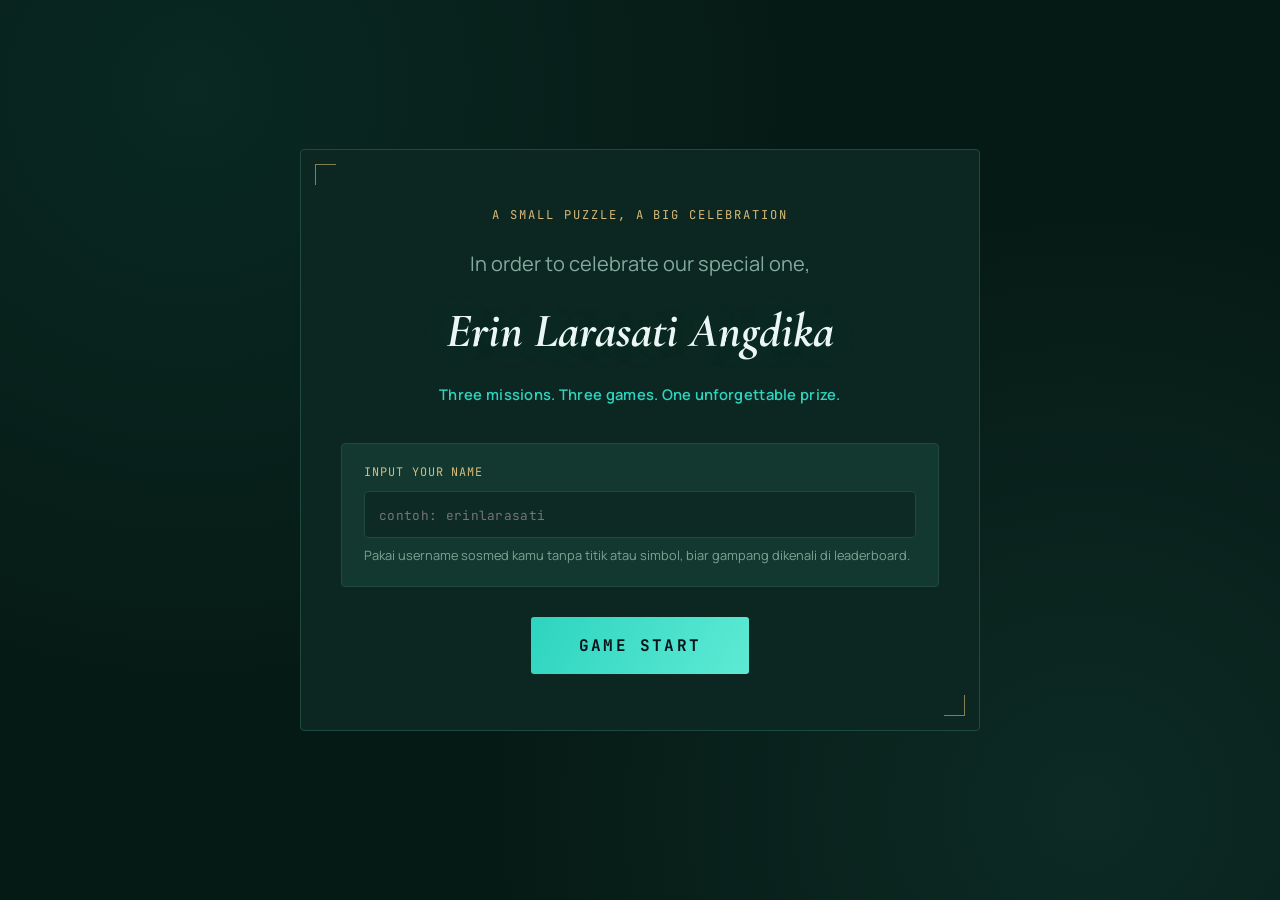
==== index.html @ 6e38e9a8 "Add files via upload" ====
<!DOCTYPE html>
<html lang="id">
<head>
<meta charset="UTF-8">
<meta name="viewport" content="width=device-width, initial-scale=1.0">
<script src="config.js"></script>
<title>For Erin — Start</title>
<link rel="preconnect" href="https://fonts.googleapis.com">
<link href="https://fonts.googleapis.com/css2?family=Cormorant+Garamond:ital,wght@0,500;0,600;0,700;1,500&family=Manrope:wght@400;500;600;700;800&family=JetBrains+Mono:wght@500;700&display=swap" rel="stylesheet">
<style>
  :root{
    --bg: #061a15;
    --bg-panel: #0c2721;
    --bg-card: #123830;
    --bg-tile: #0d2a24;
    --border: #1e4a3f;
    --border-soft: #17392f;
    --teal: #2dd4bf;
    --emerald: #34d399;
    --cyan: #5eead4;
    --ink: #eaf6f3;
    --ink-dim: #83ab9d;
    --ink-faint: #7ca493;
    --gold: #d8b979;
    --glow: 0 0 40px rgba(45, 212, 191, 0.15);
  }
  *{box-sizing:border-box; margin:0; padding:0;}
  body{
    background:
      radial-gradient(circle at 15% 10%, rgba(45,212,191,0.08), transparent 45%),
      radial-gradient(circle at 85% 90%, rgba(94,234,212,0.08), transparent 45%),
      var(--bg);
    color: var(--ink); font-family: 'Manrope', sans-serif; min-height: 100vh; line-height: 1.5;
  }
  .screen{ min-height: 100vh; display: none; flex-direction: column; align-items: center; justify-content: center; padding: 40px 20px 60px; }
  .screen.active{ display: flex; }
  h1, h2{ font-family: 'Cormorant Garamond', serif; font-weight: 600; letter-spacing: 0.01em; }

  /* ---------- Opening ---------- */
  .opening-wrap{
    max-width: min(680px, 92vw); width: 100%; text-align: center; position: relative;
    background: var(--bg-panel); border: 1px solid var(--border); border-radius: 4px; padding: 56px 40px;
  }
  .opening-wrap::before, .opening-wrap::after{
    content: ""; position: absolute; width: 20px; height: 20px; border: 1.5px solid var(--gold); opacity: 0.6;
  }
  .opening-wrap::before{ top: 14px; left: 14px; border-right: none; border-bottom: none; }
  .opening-wrap::after{ bottom: 14px; right: 14px; border-left: none; border-top: none; }
  .opening-kicker{
    font-family: 'JetBrains Mono', monospace; font-size: 0.76rem; letter-spacing: 0.16em; color: var(--gold);
    text-transform: uppercase; margin-bottom: 22px; opacity: 0; animation: fadeUp 0.7s ease forwards;
  }
  .opening-line{ color: var(--ink-dim); font-size: clamp(1rem, 2.6vw, 1.25rem); line-height: 1.7; margin-bottom: 6px; opacity: 0; animation: fadeUp 0.7s ease forwards 0.15s; }
  .opening-name{
    font-family: 'Cormorant Garamond', serif; font-style: italic; font-weight: 700; font-size: clamp(2rem, 6vw, 3rem);
    color: var(--ink); text-shadow: var(--glow); margin: 14px 0 16px; opacity: 0; animation: fadeUp 0.7s ease forwards 0.3s;
  }
  .opening-tagline{
    color: var(--teal); font-size: 0.92rem; font-weight: 600; letter-spacing: 0.02em; margin-bottom: 38px;
    opacity: 0; animation: fadeUp 0.7s ease forwards 0.45s;
  }
  .game-start-btn{
    font-family: 'JetBrains Mono', monospace; font-weight: 700; font-size: 1rem; letter-spacing: 0.14em;
    background: linear-gradient(120deg, var(--teal), var(--cyan)); color: #04141a; border: none; border-radius: 3px;
    padding: 18px 48px; cursor: pointer; transition: transform 0.15s ease, box-shadow 0.15s ease;
    opacity: 0; animation: fadeUp 0.7s ease forwards 0.6s;
  }
  .game-start-btn:hover{ transform: translateY(-2px); box-shadow: 0 10px 34px rgba(45,212,191,0.3); }
  .game-start-btn:active{ transform: scale(0.97); }
  @keyframes fadeUp{ from{ opacity:0; transform: translateY(10px); } to{ opacity:1; transform: translateY(0); } }

  .stage-shortcuts{
    margin-top: 26px; display:flex; gap: 8px; justify-content:center; flex-wrap:wrap;
    opacity: 0; animation: fadeUp 0.7s ease forwards 0.8s;
  }
  .stage-shortcut{
    font-family: 'JetBrains Mono', monospace; font-size: 0.7rem; letter-spacing: 0.06em; color: var(--ink-faint);
    text-decoration: none; border: 1px solid var(--border-soft); border-radius: 20px; padding: 6px 14px;
    transition: border-color 0.15s ease, color 0.15s ease;
  }
  .stage-shortcut:hover{ border-color: var(--teal); color: var(--teal); }

  /* ---------- Stage select ---------- */
  .select-wrap{ max-width: min(1040px, 94vw); width: 100%; text-align: center; }
  .eyebrow-mark{
    display: inline-flex; align-items: center; gap: 10px; color: var(--gold);
    font-size: 0.8rem; letter-spacing: 0.14em; margin-bottom: 18px;
  }
  .eyebrow-mark::before, .eyebrow-mark::after{ content: ""; width: 28px; height: 1px; background: linear-gradient(90deg, transparent, var(--gold)); }
  .eyebrow-mark::after{ background: linear-gradient(90deg, var(--gold), transparent); }
  .select-title{ font-size: clamp(1.8rem, 5vw, 2.6rem); color: var(--ink); }
  .select-sub{ margin-top: 10px; color: var(--ink-faint); font-size: 0.92rem; }

  .stage-grid{ margin-top: 36px; display:grid; grid-template-columns: repeat(auto-fit, minmax(220px, 1fr)); gap: 16px; }
  .stage-card{
    position: relative; display:block; text-decoration:none; background: var(--bg-panel); border:1px solid var(--border);
    border-radius: 10px; padding: 24px 20px; text-align:left; transition: transform 0.15s ease, border-color 0.15s ease;
  }
  .stage-card:hover{ transform: translateY(-3px); border-color: var(--teal); }
  .stage-num{ font-family:'JetBrains Mono', monospace; font-size: 0.72rem; letter-spacing:0.1em; color: var(--gold); }
  .stage-title{ font-family:'Cormorant Garamond', serif; font-weight:700; font-size: 1.35rem; color: var(--ink); margin-top: 8px; }
  .stage-blurb{ margin-top: 8px; color: var(--ink-faint); font-size: 0.82rem; line-height: 1.5; }
  .stage-check{
    position:absolute; top:16px; right:16px; width:18px; height:18px; border-radius:50%;
    border:1px solid var(--border-soft); font-size: 0.64rem; display:flex; align-items:center; justify-content:center;
    color: var(--ink-faint);
  }
  .stage-check.done{ border-color: var(--emerald); color: var(--emerald); background: rgba(52,211,153,0.08); }
  .stage-hint{
    margin-top: 12px; font-size: 0.74rem; color: var(--ink-faint); font-family:'JetBrains Mono', monospace;
    border-top: 1px solid var(--border-soft); padding-top: 10px;
  }

  .username-box{ margin-top: 30px; margin-bottom: 30px; text-align: left; background: var(--bg-card); border: 1px solid var(--border); border-radius: 4px; padding: 20px 22px; }
  .username-label{ display:block; font-family: 'JetBrains Mono', monospace; font-size: 0.74rem; letter-spacing: 0.08em; color: var(--gold); margin-bottom: 10px; text-transform: uppercase; }
  .username-input{ width: 100%; background: var(--bg-tile); border: 1px solid var(--border); border-radius: 4px; padding: 12px 14px; color: var(--ink); font-family: 'JetBrains Mono', monospace; font-size: 1rem; letter-spacing: 0.02em; }
  .username-hint{ margin-top: 8px; color: var(--ink-faint); font-size: 0.8rem; line-height: 1.5; }
  .username-feedback{ margin-top: 8px; font-size: 0.82rem; display:none; }
  .username-feedback.show{ display:block; }
  .username-feedback.warn{ color: var(--struck, #e8827a); }
  .username-feedback.ok{ color: var(--emerald); }
  @keyframes shakeX{10%,90%{transform:translateX(-1px);}20%,80%{transform:translateX(2px);}30%,50%,70%{transform:translateX(-4px);}40%,60%{transform:translateX(4px);}}

  .hub-group{ margin-top: 44px; text-align: left; }
  .hub-group:first-of-type{ margin-top: 36px; }
  .hub-head{ display:flex; align-items:baseline; gap:14px; flex-wrap:wrap; border-bottom:1px solid var(--border-soft); padding-bottom:10px; }
  .hub-label{ font-family:'JetBrains Mono', monospace; font-size:0.78rem; letter-spacing:0.16em; color:var(--gold); }
  .hub-note{ color: var(--ink-faint); font-size: 0.82rem; }
  .hub-group .stage-grid{ margin-top: 16px; }
  .stage-card.locked{ cursor: not-allowed; opacity: 0.62; border-style: dashed; }
  .stage-card.locked:hover{ transform:none; border-color: var(--border); }
  .stage-lock{ margin-top: 12px; font-size: 0.76rem; color: var(--gold); font-family:'JetBrains Mono', monospace; border-top:1px solid var(--border-soft); padding-top:10px; line-height:1.55; }
  @media (prefers-reduced-motion: reduce){ *,*::before,*::after{ animation-duration:.01ms !important; animation-iteration-count:1 !important; transition-duration:.01ms !important; scroll-behavior:auto !important; } }
  .stage-item{ position: relative; display: flex; }
  .stage-item .stage-card{ flex: 1; padding-bottom: 46px; }
  .stage-more{ position: absolute; right: 10px; bottom: 10px; width: 34px; height: 34px; border-radius: 50%; border: 1px solid var(--border); background: var(--bg-tile); color: var(--ink-dim); font-size: 1.1rem; cursor: pointer; line-height: 1; }
  .stage-more:hover, .stage-more:focus-visible{ border-color: var(--teal); color: var(--teal); outline: none; }
  .select-tip{ margin: 14px auto 0; max-width: 560px; color: var(--ink-dim); font-size: 0.84rem; }
  .stage-card.prize{ background: #11211e; border-color: #5b4d27; }
  .stage-card.prize:hover{ border-color: #e7c46f; }
  .stage-card.prize .stage-num{ color: #e7c46f; }
  .username-input::placeholder{ font-size: 0.8rem; }
</style>
</head>
<body>

  <!-- ================= OPENING SCREEN ================= -->
  <div class="screen active" id="screen-opening">
    <div class="opening-wrap">
      <div class="opening-kicker">A Small Puzzle, A Big Celebration</div>
      <p class="opening-line">In order to celebrate our special one,</p>
      <div class="opening-name">Erin Larasati Angdika</div>
      <p class="opening-tagline">Three missions. Three games. One unforgettable prize.</p>
      <div class="username-box" id="username-box" style="display:none;">
        <label class="username-label" for="username-input">Input your name</label>
        <input type="text" id="username-input" class="username-input" placeholder="contoh: erinlarasati" maxlength="20" autocomplete="off" autocapitalize="off" spellcheck="false">
        <div class="username-hint">Pakai username sosmed kamu tanpa titik atau simbol, biar gampang dikenali di leaderboard.</div>
        <div class="username-feedback" id="username-feedback"></div>
      </div>
      <button class="game-start-btn" onclick="handleGameStart()">GAME START</button>
    </div>
  </div>

  <!-- ================= STAGE SELECT SCREEN ================= -->
  <div class="screen" id="screen-select">
    <div class="select-wrap">
      <div class="eyebrow-mark">CHOOSE YOUR PATH</div>
      <h1 class="select-title">Tiga Misi, Tiga Game, Satu Hadiah</h1>
      <p class="select-sub">Urutan bebas. Selesaikan misi untuk mendapat kunci, mainkan game untuk membuka kode, lalu klaim Prize.</p>
      <p class="select-tip">Tip: buka tiap stage di tab baru (tombol &#8942; di kartu, atau klik kanan di laptop). Jadi catatan dari stage lain tetap bisa kamu cek tanpa mengulang dari awal.</p>
      <div id="hub"></div>
    </div>
  </div>

<script src="recovery.js"></script>
<script>
  const USERNAME_KEY = 'eg_username_v1';
  function isValidUsername(u){ return /^[a-z0-9]{3,20}$/.test(u); }
  function getStoredUsername(){ return localStorage.getItem(USERNAME_KEY); }
  function initUsernameField(){
    const box = document.getElementById('username-box');
    const stored = getStoredUsername();
    if (stored && isValidUsername(stored)){ box.style.display = 'none'; return; }
    box.style.display = 'block';
    const input = document.getElementById('username-input');
    input.addEventListener('input', () => { input.value = input.value.toLowerCase().replace(/[^a-z0-9]/g, ''); updateUsernameFeedback(); });
    updateUsernameFeedback();
  }
  function updateUsernameFeedback(){
    const box = document.getElementById('username-box');
    if (box.style.display === 'none') return;
    const input = document.getElementById('username-input');
    const fb = document.getElementById('username-feedback');
    const val = input.value.trim();
    const valid = isValidUsername(val);
    if (!val){ fb.textContent=''; fb.className='username-feedback'; }
    else if (!valid){ fb.textContent='Gunakan huruf kecil a-z dan angka 0-9, panjang 3-20 karakter, tanpa spasi atau simbol.'; fb.className='username-feedback show warn'; }
    else { fb.textContent='Nama siap dipakai ✓'; fb.className='username-feedback show ok'; }
  }
  function mgShake(selector){
    const el = document.querySelector(selector);
    if (!el) return;
    el.style.animation = 'none'; void el.offsetWidth; el.style.animation = 'shakeX 0.4s ease';
  }
  initUsernameField();

  function handleGameStart(){
    const usernameBox = document.getElementById('username-box');
    if (usernameBox.style.display !== 'none'){
      const input = document.getElementById('username-input');
      const val = input.value.trim();
      if (!isValidUsername(val)){ updateUsernameFeedback(); mgShake('#username-box'); return; }
      localStorage.setItem(USERNAME_KEY, val);
      usernameBox.style.display = 'none';
    }
    showScreen('screen-select');
  }

  function showScreen(id){
    document.querySelectorAll('.screen').forEach(s => s.classList.remove('active'));
    document.getElementById(id).classList.add('active');
    window.scrollTo(0,0);
    if (id === 'screen-select' && window.EgRecovery) setTimeout(() => EgRecovery.ensure(getStoredUsername()), 500);
  }

  // ====== HUB: daftar banner. Ubah teks/tanggal di sini. ======
  // openAt: tanggal buka (WIB). ready:false = belum dibuat ("soon").
  const HUB = [
    { label:'MISSIONS', note:'Selesaikan misi, dapatkan kuncinya.', items:[
      { num:'MISSION 01', title:'Portrait Atelier', blurb:'Pasang twibbon-mu dan bingkai satu kenangan untuk Erin.', href:'twibbon.html', doneKey:'eg_mission_twibbon_v1' },
      { num:'MISSION 02', title:'Letter Sanctum', blurb:'Tulis surat untuk Erin. Semua surat baru terbuka di akhir.', href:'letter.html', doneKey:'eg_mission_letter_v1' },
      { num:'MISSION 03', title:'Polaroid Parlor', blurb:'Photo booth dengan template spesial, hanya di hari-H.', href:'photobooth.html', openAt:EG_CONFIG.OPEN_AT.photobooth, doneKey:'eg_mission_photobooth_v1' },
    ]},
    { label:'GAMES', note:'Mainkan untuk membuka kode hadiah.', items:[
      { num:'GAME 01', title:'The Secret of the<br>Molecular Museum', blurb:'Deduksi & logic grid. Pecahkan kombinasi vault utama.', href:'molecular-museum.html', openAt:EG_CONFIG.OPEN_AT.game1, doneKey:'eg_game1_score_v1' },
      { num:'GAME 02', title:'Cerebral Hunt Arena', blurb:'Jawab soal logika, lalu susun anagram dari 60 kata bertema Erin.', href:'cerebral-hunt-arena.html', openAt:EG_CONFIG.OPEN_AT.game2, doneKey:'eg_game2_score_v1' },
      { num:'GAME 03', title:'Lexicon Vault', blurb:'Satu grid, 36 kunci. Semua tentang Erin.', href:'lexicon-vault.html', openAt:EG_CONFIG.OPEN_AT.game3, doneKey:'eg_game3_best_score_v1' },
    ]},
    { label:'PRIZE', note:'Kado untuk Erin menantimu.', items:[
      { num:'PRIZE', title:'Claim Your Prize', blurb:'Buka dua pintu: kunci dari 3 misi dan PIN dari 3 game.', href:'celebration-chamber.html', openAt:EG_CONFIG.OPEN_AT.prize, prize:true, doneKey:'eg_game4_done_v1', hint:'🔒 butuh kode Game 01–03 &amp; kunci 3 misi' },
    ]},
  ];

  // Mode testing dan jadwal buka diatur di config.js (TESTING_OPEN).
  const BYPASS = EG_CONFIG.TESTING_OPEN;
  function fmtWIB(iso){
    return new Date(iso).toLocaleString('en-GB', { day:'numeric', month:'long', year:'numeric', hour:'2-digit', minute:'2-digit', timeZone:'Asia/Jakarta' }) + ' WIB';
  }
  function lockInfo(it){
    const name = it.title.replace(/<br>/g,' ');
    if (it.ready === false) return name + ' can be accessed soon';   // halaman belum dibuat
    if (BYPASS) return null;
    if (it.openAt && Date.now() < new Date(it.openAt).getTime()) return name + ' can be accessed at ' + fmtWIB(it.openAt);
    return null;
  }
  function renderHub(){
    const root = document.getElementById('hub');
    root.innerHTML = HUB.map(g => `
      <section class="hub-group">
        <div class="hub-head"><span class="hub-label">${g.label}</span><span class="hub-note">${g.note}</span></div>
        <div class="stage-grid">${g.items.map(it => {
          const lock = lockInfo(it);
          const done = it.doneKey && localStorage.getItem(it.doneKey);
          const inner = `
            <span class="stage-check ${done ? 'done' : ''}">${done ? '✓' : '•'}</span>
            <div class="stage-num">${it.num}</div>
            <div class="stage-title">${it.title}</div>
            <div class="stage-blurb">${it.blurb}</div>
            ${lock ? `<div class="stage-lock">🔒 ${lock}</div>` : (it.hint ? `<div class="stage-hint">${it.hint}</div>` : '')}`;
          const cls = it.prize ? ' prize' : '';
          const card = lock ? `<div class="stage-card locked${cls}">${inner}</div>` : `<a class="stage-card${cls}" href="${it.href}">${inner}</a>`;
          const more = lock ? '' : `<button type="button" class="stage-more" aria-label="Buka di tab baru" title="Buka di tab baru" onclick="window.open('${it.href}','_blank','noopener')">&#8942;</button>`;
          return `<div class="stage-item">${card}${more}</div>`;
        }).join('')}</div>
      </section>`).join('');
  }
  renderHub();
  // Tautan kembali dari halaman misi/game: index.html#menu langsung ke daftar (kalau username sudah ada)
  if (location.hash === '#menu' && isValidUsername(getStoredUsername() || '')) showScreen('screen-select');
</script>
</body>
</html>
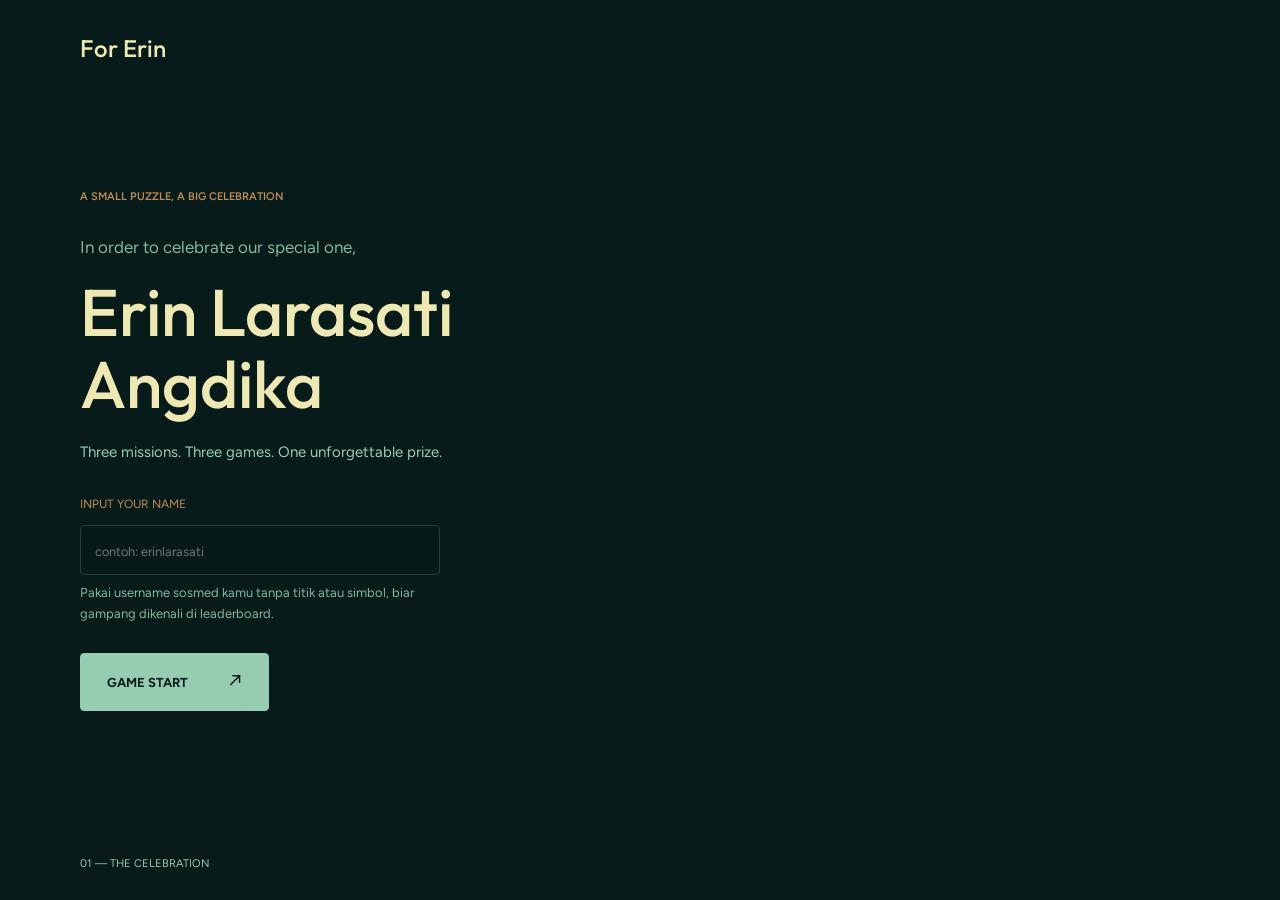
==== commit 419fcb15: "Add files via upload" ====
--- a/index.html
+++ b/index.html
@@ -141,6 +141,14 @@
   .stage-card.prize .stage-num{ color: #e7c46f; }
   .username-input::placeholder{ font-size: 0.8rem; }
 </style>
+
+<link href="https://fonts.googleapis.com/css2?family=Outfit:wght@400;500;600;700&family=Figtree:wght@400;500;600;700&display=swap" rel="stylesheet">
+<link rel="stylesheet" href="erin-theme.css">
+<meta name="description" content="For Erin — For Erin — Start. Misi, teka-teki, dan kenangan untuk merayakan Erin.">
+<meta property="og:title" content="For Erin · For Erin — Start">
+<meta property="og:description" content="For Erin — For Erin — Start. Misi, teka-teki, dan kenangan untuk merayakan Erin.">
+<meta property="og:type" content="website">
+<meta name="twitter:card" content="summary_large_image">
 </head>
 <body>
 
--- a/erin-theme.css
+++ b/erin-theme.css
@@ -0,0 +1,133 @@
+/* Visual layer only: gameplay DOM, scripts, date gates and Firebase rules are unchanged. */
+:root {
+  --background: oklch(0.206211 0.024954 195.391287);
+  --foreground: oklch(0.922628 0.070103 102.361870);
+  --surface: oklch(0.329307 0.033945 183.749237);
+  --surface-raised: color-mix(in oklch, var(--surface) 85%, var(--background));
+  --primary: oklch(0.802052 0.070377 161.272541);
+  --primary-foreground: var(--background);
+  --secondary: oklch(0.681659 0.098933 68.336873);
+  --botanical: oklch(0.605338 0.068711 163.036708);
+  --muted-foreground: color-mix(in oklch, var(--primary) 65%, var(--botanical));
+  --border-color: color-mix(in oklch, var(--primary) 23%, var(--background));
+  --focus-ring: var(--primary);
+  --error: oklch(0.73 0.135 24);
+  --shadow-soft: 0 12px 40px color-mix(in oklch, var(--background) 45%, transparent);
+  --bg: var(--background); --bg-panel: var(--surface-raised); --bg-card: var(--surface); --bg-tile: var(--background);
+  --panel: var(--surface-raised); --ink: var(--foreground); --dim: var(--muted-foreground); --faint: var(--muted-foreground);
+  --ink-dim: var(--muted-foreground); --ink-faint: var(--muted-foreground);
+  --border: var(--border-color); --border-soft: var(--border-color); --line: var(--border-color);
+  --teal: var(--primary); --teal-d: var(--primary); --teal-soft: var(--surface); --emerald: var(--primary); --cyan: var(--primary);
+  --gold: var(--secondary); --struck: var(--error); --glow: none;
+  --font-heading: 'Outfit', sans-serif; --font-body: 'Figtree', sans-serif;
+  --opening-image: url('assets/erin-still-life.jpg');
+  color-scheme: dark;
+}
+html { background: var(--background); }
+body { background: var(--background); font-family: var(--font-body); color: var(--foreground); }
+body * { letter-spacing: 0 !important; }
+h1,h2,h3,.display,.opening-name,.stage-title,.gift-title,.result-score-big { font-family: var(--font-heading) !important; font-style: normal; text-shadow: none; }
+button,input,select,.btn,.chip,.tab { font-family: var(--font-body) !important; }
+button { -webkit-tap-highlight-color: transparent; }
+button:focus-visible,a:focus-visible,input:focus-visible,textarea:focus-visible { outline: 2px solid var(--focus-ring); outline-offset: 4px; }
+button:disabled { cursor: not-allowed; }
+.btn,.game-start-btn { border-radius: 4px; min-height: 46px; box-shadow: none; }
+.btn-primary,.game-start-btn,.wrap .btn:not(.ghost) { background: var(--primary); color: var(--primary-foreground); border: 1px solid var(--primary); }
+.btn-primary:hover,.game-start-btn:hover,.wrap .btn:not(.ghost):not(:disabled):hover { background: var(--foreground); box-shadow: none; }
+.btn-secondary,.wrap .btn.ghost { background: transparent; border: 1px solid var(--border); color: var(--primary); }
+.wrap .btn.ghost:hover { background: var(--surface); }
+.eyebrow,.eyebrow-mark,.opening-kicker,.hub-label,.lbl,.stage-num { font-family: var(--font-body); font-weight: 600; }
+.eyebrow-mark::before,.eyebrow-mark::after { background: var(--secondary); }
+.screen { padding-top: 76px; }
+.welcome-wrap,.gate-wrap { text-align: left; }
+.welcome-title { font-size: 46px; max-width: 760px; line-height: 1.12; }
+.welcome-sub { font-weight: 400; color: var(--muted-foreground); margin-top: 18px; }
+.plaque { background: transparent; border: 0; border-top: 1px solid var(--border); border-bottom: 1px solid var(--border); border-radius: 0; padding: 26px 0; margin-top: 32px; }
+.plaque::before,.plaque::after,.opening-wrap::before,.opening-wrap::after,.card::before,.card::after { display: none; }
+.plaque p,.plaque ul { font-size: 16px; line-height: 1.8; }
+.username-box { background: transparent; border: 0; border-radius: 0; padding: 0; max-width: 460px; }
+.username-input { min-height: 50px; font-family: var(--font-body); background: var(--background); }
+.username-label { font-family: var(--font-body); font-size: 12px; color: var(--secondary); margin-bottom: 12px; }
+.username-hint { font-size: 13px; line-height: 1.6; }
+.cta-row { justify-content: flex-start; }
+.back-to-menu-btn { background: var(--background); border-radius: 4px; padding: 10px 14px; font-family: var(--font-body); color: var(--muted-foreground); }
+.wrap { max-width: 680px; }
+.wrap > .back,.wrap > a[href="index.html#menu"] { text-align: left !important; color: var(--primary) !important; font-family: var(--font-body) !important; margin-bottom: 32px !important; }
+.wrap > .eyebrow,.wrap > h1,.wrap > .sub { text-align: left; }
+.wrap > h1 { font-size: 40px; margin-top: 12px; }
+.wrap > .sub { margin: 16px 0 30px; max-width: 560px; line-height: 1.7; }
+.wrap .card { background: transparent; border: 0; border-top: 1px solid var(--border); border-radius: 0; padding: 24px 0; box-shadow: none; }
+.wrap .stick { background: var(--background); box-shadow: none; }
+.wrap .stage { width: min(100%, 54vh); border: 1px solid var(--border); border-radius: 6px; }
+.wrap .empty { background: var(--surface); color: var(--primary); padding: 24px; }
+.wrap .user input,.wrap input[type=text],.wrap input[type=url] { background: var(--background); color: var(--foreground); border-radius: 4px; min-height: 46px; }
+.wrap .tabs { border-radius: 4px; background: var(--background); }
+.wrap .tab.on,.wrap .chip.on { background: var(--surface); color: var(--primary); box-shadow: none; }
+.wrap .chip { background: transparent; border-radius: 4px; color: var(--muted-foreground); min-height: 40px; }
+.wrap .modal,.modal { border-radius: 8px; border: 1px solid var(--border); box-shadow: var(--shadow-soft); }
+.keywarn { background: var(--surface); color: var(--foreground); border-color: var(--secondary); border-radius: 4px; }
+/* Selected paper/font styles and canvas drawings intentionally keep their original designs. */
+.paper,.lp { --pi: oklch(0.30 0.035 174); --pa: oklch(0.45 0.06 164); color-scheme: light; }
+.p-tealtua,.p-malam,.lp-tealtua,.lp-malam { --pi: var(--foreground); --pa: var(--foreground); }
+.paper textarea { color: var(--pi); }
+.paper .greet,.paper .sign { color: var(--pa); }
+.timer-bar,.stat-chip { border-radius: 4px; font-variant-numeric: tabular-nums; }
+.clue-card,.logic-card,.solver-card,.final-card,.result-box,.deduction-panel,.gift-card { box-shadow: none; border-radius: 6px; }
+.lock-timer,.gate-timer { font-size: 64px; overflow-wrap: anywhere; }
+/* Opening: same controls and screen, editorial unframed visual treatment. */
+#screen-opening { position: relative; min-height: 100svh; padding: 76px max(32px, calc((100vw - 1120px)/2)); align-items: flex-start; justify-content: center; isolation: isolate; background-image: var(--opening-image); background-size: cover; background-position: center; }
+#screen-opening::before { content: 'For Erin'; position: absolute; top: 30px; left: max(32px, calc((100vw - 1120px)/2)); font-family: var(--font-heading); font-size: 24px; font-weight: 500; color: var(--foreground); }
+#screen-opening::after { content: '01 — THE CELEBRATION'; position: absolute; bottom: 28px; left: max(32px, calc((100vw - 1120px)/2)); font-size: 11px; color: var(--primary); }
+.opening-wrap { background: transparent; border: 0; padding: 44px 0; border-radius: 0; text-align: left; max-width: 520px; }
+.opening-kicker { font-size: 11px; margin-bottom: 28px; color: var(--secondary); }
+.opening-line { font-size: 17px; color: var(--muted-foreground); }
+.opening-name { font-size: 66px; line-height: 1.08; margin: 14px 0 22px; font-weight: 500; max-width: 500px; }
+.opening-tagline { font-size: 15px; color: var(--primary); font-weight: 400; margin-bottom: 32px; }
+.opening-wrap .username-box { max-width: 360px; margin: 28px 0; }
+.opening-wrap .username-input { background: color-mix(in oklch, var(--background) 85%, transparent); border-color: var(--border); }
+.opening-wrap .username-hint { color: var(--muted-foreground); }
+.game-start-btn { padding: 16px 26px; font-size: 13px; font-weight: 700; display: inline-flex; align-items: center; gap: 40px; }
+.game-start-btn::after { content: '↗'; font-size: 20px; font-weight: 400; }
+#screen-select { padding: 60px 28px 80px; }
+.select-wrap { max-width: 1120px; text-align: left; }
+.select-title { font-size: 46px; line-height: 1.15; max-width: 600px; }
+.select-sub { max-width: 720px; line-height: 1.7; margin-top: 18px; }
+.select-tip { margin: 12px 0 0; max-width: 720px; font-size: 13px; }
+.hub-group { margin-top: 48px; }
+.hub-head { padding-bottom: 16px; justify-content: space-between; }
+.hub-label { font-size: 13px; }
+.stage-grid { grid-template-columns: repeat(3,minmax(0,1fr)); gap: 20px; }
+.stage-card { background: var(--surface-raised); padding: 26px 24px; border-radius: 6px; min-height: 224px; }
+.stage-num { font-size: 11px; }
+.stage-title { font-size: 25px; line-height: 1.2; margin-top: 20px; font-weight: 500; }
+.stage-blurb { font-size: 14px; line-height: 1.65; margin-top: 12px; }
+.stage-check { top: 24px; right: 24px; }
+.stage-more { border-radius: 4px; min-width: 36px; min-height: 36px; }
+.stage-card.locked { opacity: .78; }
+.stage-lock,.stage-hint { font-family: var(--font-body); font-size: 12px; }
+.stage-card.prize { background: var(--surface); border-color: var(--secondary); }
+.stage-card.prize .stage-num { color: var(--secondary); }
+@media (min-width: 900px) { .hub-group:last-child .stage-grid { grid-template-columns: 1fr; } .hub-group:last-child .stage-card { min-height: 170px; } }
+@media (max-width: 700px) {
+  #screen-opening { padding: 100px 24px 90px; background-position: 25% center; }
+  #screen-opening::before,#screen-opening::after { left: 24px; }
+  .opening-wrap { max-width: 100%; padding: 24px 0; }
+  .opening-name { font-size: 46px; max-width: 330px; }
+  .opening-wrap .username-box { max-width: 100%; }
+  .opening-wrap .username-hint { max-width: 320px; }
+  .opening-line { font-size: 15px; }
+  .opening-tagline { max-width: 280px; line-height: 1.6; }
+  .opening-kicker { max-width: 260px; }
+  .select-title,.welcome-title { font-size: 34px; }
+  .wrap > h1 { font-size: 32px; }
+  .screen { padding: 70px 20px 48px; }
+  #screen-select { padding: 36px 20px 60px; }
+  .stage-grid { grid-template-columns: 1fr; gap: 12px; }
+  .stage-card { min-height: 190px; }
+  .hub-head { align-items: flex-start; flex-direction: column; gap: 6px; }
+  .lock-timer,.gate-timer { font-size: 38px; }
+  .key-row { flex-wrap: wrap; }
+  .key-row label { flex-basis: 100%; }
+  .key-input { width: 100%; }
+}
+@media (prefers-reduced-motion: reduce) { *,*::before,*::after { animation: none !important; transition: none !important; } .opening-kicker,.opening-line,.opening-name,.opening-tagline,.game-start-btn { opacity: 1; } }
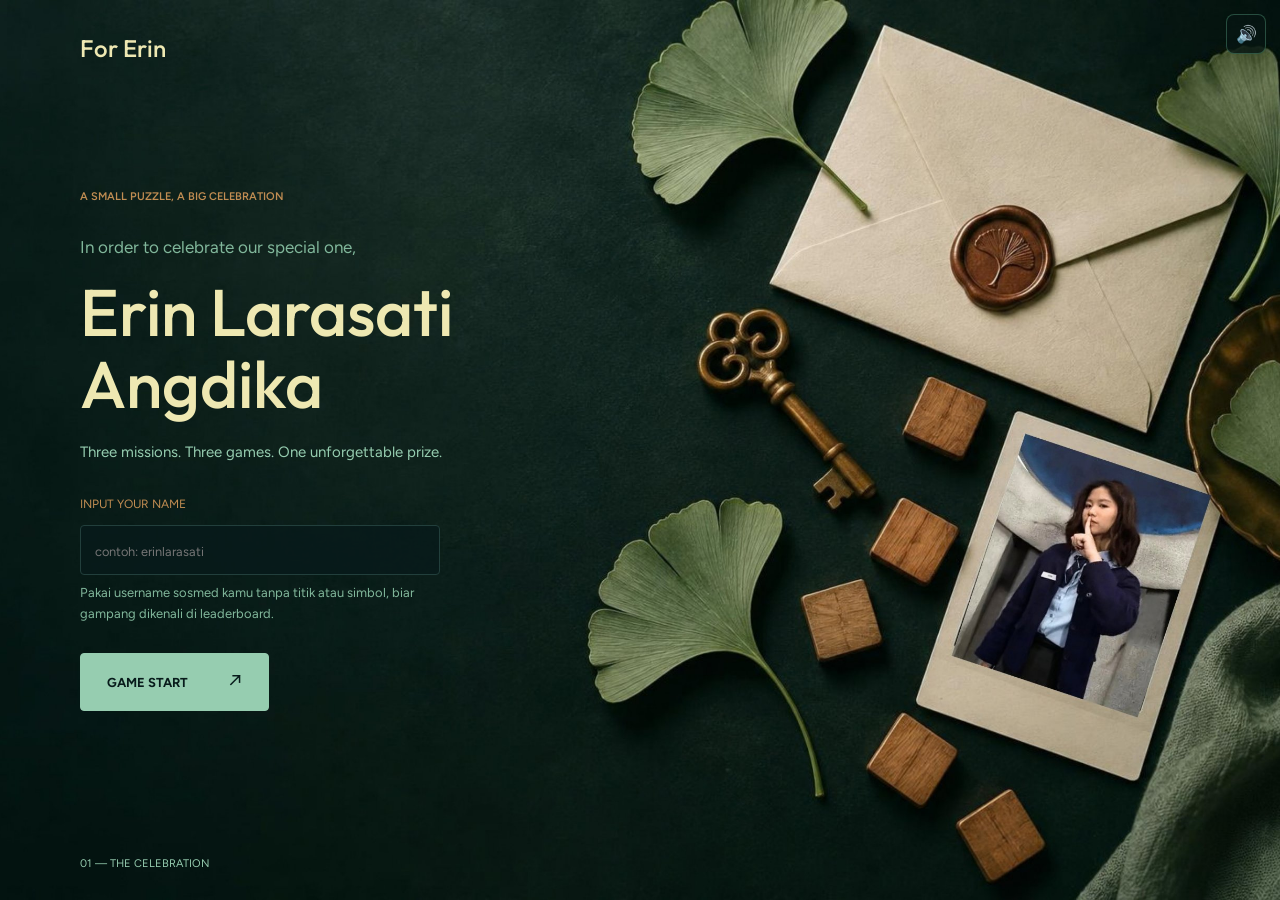
==== commit 2206c4b2: "Add files via upload" ====
--- a/index.html
+++ b/index.html
@@ -4,6 +4,8 @@
 <meta charset="UTF-8">
 <meta name="viewport" content="width=device-width, initial-scale=1.0">
 <script src="config.js"></script>
+<script src="erin-audio.js"></script>
+<script>window.EgAudio=window.EgAudio||new Proxy({},{get:function(){return function(){}}});</script>
 <title>For Erin — Start</title>
 <link rel="preconnect" href="https://fonts.googleapis.com">
 <link href="https://fonts.googleapis.com/css2?family=Cormorant+Garamond:ital,wght@0,500;0,600;0,700;1,500&family=Manrope:wght@400;500;600;700;800&family=JetBrains+Mono:wght@500;700&display=swap" rel="stylesheet">
@@ -211,6 +213,7 @@
     el.style.animation = 'none'; void el.offsetWidth; el.style.animation = 'shakeX 0.4s ease';
   }
   initUsernameField();
+  EgAudio.music('opening'); // lagu pembuka: layar depan dan menu pakai lagu yang sama
 
   function handleGameStart(){
     const usernameBox = document.getElementById('username-box');
--- a/erin-theme.css
+++ b/erin-theme.css
@@ -130,4 +130,39 @@
   .key-row label { flex-basis: 100%; }
   .key-input { width: 100%; }
 }
-@media (prefers-reduced-motion: reduce) { *,*::before,*::after { animation: none !important; transition: none !important; } .opening-kicker,.opening-line,.opening-name,.opening-tagline,.game-start-btn { opacity: 1; } }+@media (prefers-reduced-motion: reduce) { *,*::before,*::after { animation: none !important; transition: none !important; } .opening-kicker,.opening-line,.opening-name,.opening-tagline,.game-start-btn { opacity: 1; } }
+/* ---------- Perataan (konsisten per layar) ---------- */
+/* Layar hasil: kartu skor & catatan ikut rata kiri seperti judul dan tombolnya. */
+.welcome-wrap .result-box { margin-left: 0; margin-right: 0; }
+.welcome-wrap .result-subnote { text-align: left; margin-left: 0; margin-right: 0; max-width: 560px; }
+.welcome-wrap .result-box .result-subnote { text-align: center; max-width: none; margin-left: auto; margin-right: auto; }
+/* Layar yang isinya di tengah (leaderboard, papan anagram): tombolnya ikut di tengah. */
+.leaderboard-page-wrap .cta-row,
+.arena-wrap .cta-row { justify-content: center; }
+/* Layar kue: semuanya di tengah. */
+#screen-cake .welcome-wrap { text-align: center; }
+#screen-cake .eyebrow-mark { justify-content: center; }
+#screen-cake .welcome-title { margin-left: auto; margin-right: auto; }
+#screen-cake .cta-row { justify-content: center; }
+/* Api lilin: titik putar di dasar api itu sendiri, bukan di dasar seluruh gambar (api sempat terpotong di atas). */
+.flame { transform-box: fill-box; }
+/* Tombol di bawah layar Game 1: beri jarak antar tombol. */
+.round-actions { display: flex; flex-wrap: wrap; gap: 12px; }
+.round-actions[style*="text-align:center"] { justify-content: center; }
+
+/* ---------- Layar pembuka di HP: pakai gambar potret ---------- */
+@media (max-width: 700px) {
+  :root { --opening-image: url('assets/erin-still-life-mobile.jpg'); }
+  #screen-opening { background-size: cover; background-position: right center; }
+  /* Kolom teks dibatasi supaya tidak menabrak foto polaroid dan kunci di sisi kanan gambar. */
+  .opening-wrap .username-box { max-width: 62vw; }
+  .opening-wrap .username-hint { max-width: 62vw; font-size: 12px; }
+  .opening-wrap .game-start-btn { max-width: 62vw; }
+  .opening-name { font-size: 42px; max-width: 62vw; }
+  .opening-tagline { max-width: 62vw; }
+  .opening-line { max-width: 62vw; }
+}
+@media (max-width: 360px) {
+  .opening-wrap .username-box, .opening-wrap .username-hint, .opening-wrap .game-start-btn { max-width: 56vw; }
+  .opening-name { font-size: 38px; }
+}
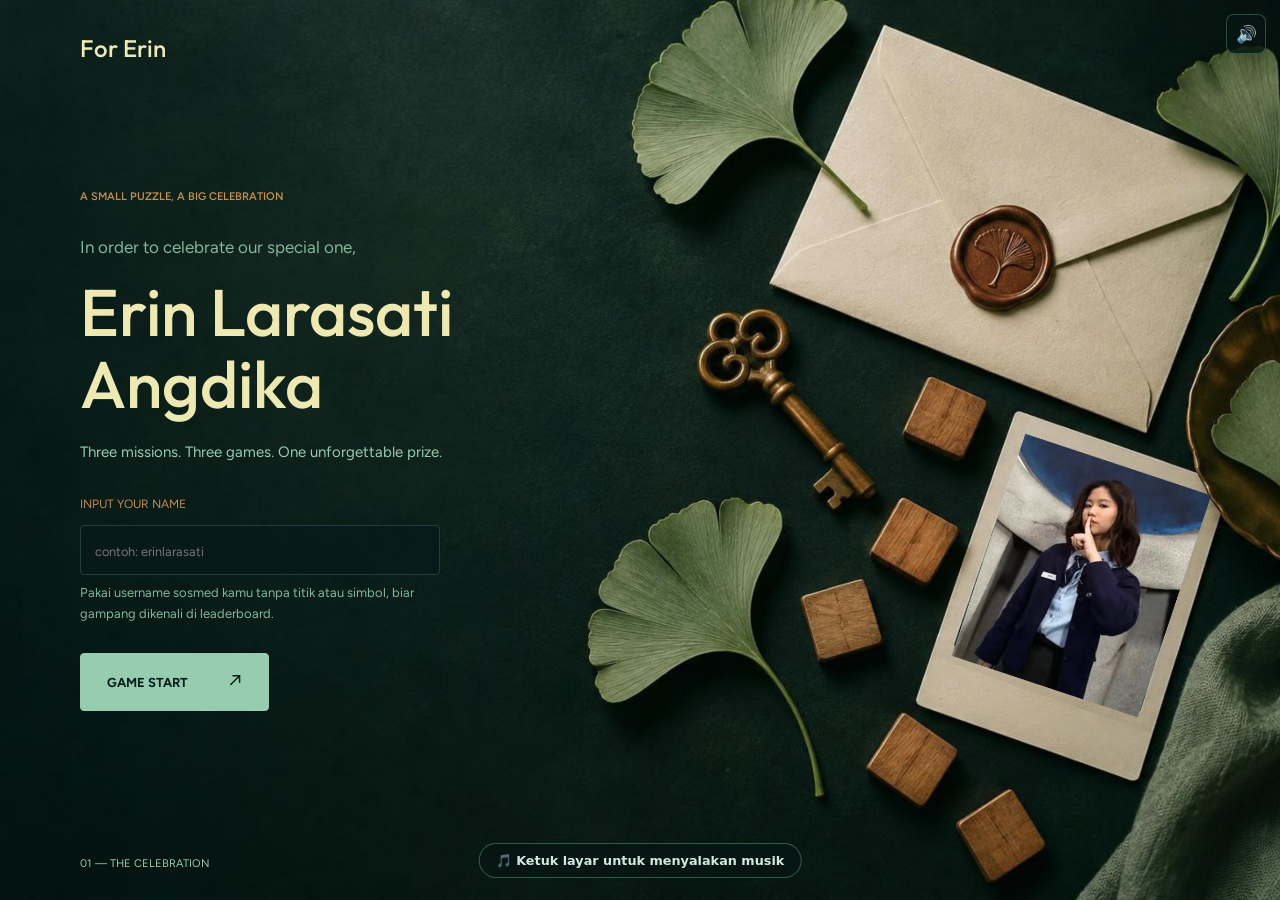
==== commit 25c1a359: "Add files via upload" ====
--- a/index.html
+++ b/index.html
@@ -253,16 +253,21 @@
   ];
 
   // Mode testing dan jadwal buka diatur di config.js (TESTING_OPEN).
-  const BYPASS = EG_CONFIG.TESTING_OPEN;
+  const BYPASS = EG_CONFIG.bypass(); // TESTING_OPEN atau mode admin
   function fmtWIB(iso){
     return new Date(iso).toLocaleString('en-GB', { day:'numeric', month:'long', year:'numeric', hour:'2-digit', minute:'2-digit', timeZone:'Asia/Jakarta' }) + ' WIB';
   }
+  // Teks penutup kaca: "Coming soon at November 16th" + jam buka (WIB)
+  function ordinal(n){ const v = n % 100; return n + (['th','st','nd','rd'][(v - 20) % 10] || ['th','st','nd','rd'][v] || 'th'); }
+  function whenParts(iso){
+    const d = new Date(iso);
+    const f = (o) => new Intl.DateTimeFormat('en-GB', Object.assign({ timeZone:'Asia/Jakarta' }, o)).format(d);
+    return { day: 'at ' + f({ month:'long' }) + ' ' + ordinal(parseInt(f({ day:'numeric' }), 10)), time: f({ hour:'2-digit', minute:'2-digit', hour12:false }) + ' WIB' };
+  }
   function lockInfo(it){
-    const name = it.title.replace(/<br>/g,' ');
-    if (it.ready === false) return name + ' can be accessed soon';   // halaman belum dibuat
-    if (BYPASS) return null;
-    if (it.openAt && Date.now() < new Date(it.openAt).getTime()) return name + ' can be accessed at ' + fmtWIB(it.openAt);
-    return null;
+    if (it.ready === false) return { soon:true };                   // halaman belum dibuat
+    if (!it.openAt || Date.now() >= new Date(it.openAt).getTime()) return null;
+    return BYPASS ? { admin:true, ...whenParts(it.openAt) } : whenParts(it.openAt);
   }
   function renderHub(){
     const root = document.getElementById('hub');
@@ -277,15 +282,19 @@
             <div class="stage-num">${it.num}</div>
             <div class="stage-title">${it.title}</div>
             <div class="stage-blurb">${it.blurb}</div>
-            ${lock ? `<div class="stage-lock">🔒 ${lock}</div>` : (it.hint ? `<div class="stage-hint">${it.hint}</div>` : '')}`;
+            ${lock && lock.admin ? `<div class="stage-lock">🛠 Admin: terkunci untuk pemain sampai ${lock.day.replace('at ','')}, ${lock.time}</div>` : (it.hint ? `<div class="stage-hint">${it.hint}</div>` : '')}
+            ${lock && !lock.admin ? `<div class="lock-glass" role="note" aria-label="Coming soon ${lock.day || ''} ${lock.time || ''}"><div class="lg-tag">COMING SOON</div><div class="lg-when">${lock.day || 'soon'}</div>${lock.time ? `<div class="lg-time">${lock.time}</div>` : ''}</div>` : ''}`;
           const cls = it.prize ? ' prize' : '';
-          const card = lock ? `<div class="stage-card locked${cls}">${inner}</div>` : `<a class="stage-card${cls}" href="${it.href}">${inner}</a>`;
-          const more = lock ? '' : `<button type="button" class="stage-more" aria-label="Buka di tab baru" title="Buka di tab baru" onclick="window.open('${it.href}','_blank','noopener')">&#8942;</button>`;
+          const isLocked = lock && !lock.admin;
+          const card = isLocked ? `<div class="stage-card locked${cls}" aria-disabled="true">${inner}</div>` : `<a class="stage-card${cls}" href="${it.href}">${inner}</a>`;
+          const more = isLocked ? '' : `<button type="button" class="stage-more" aria-label="Buka di tab baru" title="Buka di tab baru" onclick="window.open('${it.href}','_blank','noopener')">&#8942;</button>`;
           return `<div class="stage-item">${card}${more}</div>`;
         }).join('')}</div>
       </section>`).join('');
   }
   renderHub();
+  // Kaca penutup hilang sendiri begitu waktu buka tiba
+  setInterval(() => { if (document.getElementById('screen-select').classList.contains('active')) renderHub(); }, 20000);
   // Tautan kembali dari halaman misi/game: index.html#menu langsung ke daftar (kalau username sudah ada)
   if (location.hash === '#menu' && isValidUsername(getStoredUsername() || '')) showScreen('screen-select');
 </script>
--- a/erin-theme.css
+++ b/erin-theme.css
@@ -166,3 +166,16 @@
   .opening-wrap .username-box, .opening-wrap .username-hint, .opening-wrap .game-start-btn { max-width: 56vw; }
   .opening-name { font-size: 38px; }
 }
+
+/* ---------- Kartu terkunci: kaca transparan + "Coming soon" ---------- */
+.stage-card.locked { position: relative; overflow: hidden; opacity: 1; border-style: solid; cursor: not-allowed; }
+.stage-card.locked:hover { transform: none; border-color: var(--border); }
+.lock-glass {
+  position: absolute; inset: 0; z-index: 2; border-radius: inherit;
+  display: flex; flex-direction: column; align-items: center; justify-content: center; gap: 5px; text-align: center; padding: 14px;
+  background: linear-gradient(180deg, rgba(12, 38, 32, 0.34) 0%, rgba(8, 26, 22, 0.78) 100%);
+  -webkit-backdrop-filter: blur(7px) saturate(1.15); backdrop-filter: blur(7px) saturate(1.15);
+}
+.lock-glass .lg-tag { font-family: 'JetBrains Mono', ui-monospace, monospace; font-weight: 700; font-size: 0.7rem; letter-spacing: 0.22em; color: var(--gold); }
+.lock-glass .lg-when { font-weight: 700; font-size: 1.12rem; color: var(--ink); }
+.lock-glass .lg-time { font-family: 'JetBrains Mono', ui-monospace, monospace; font-size: 0.82rem; color: var(--ink-dim); }
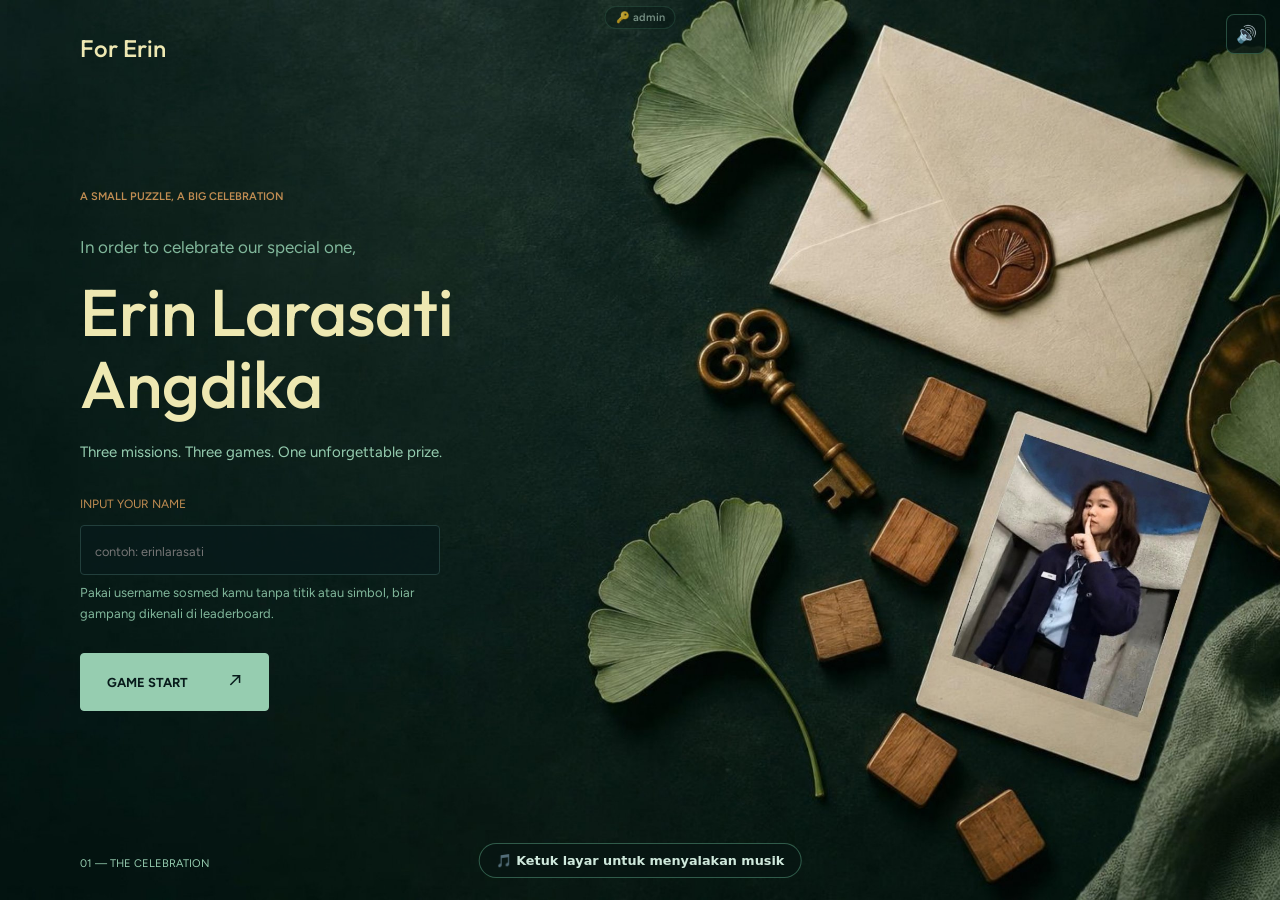
==== commit 8b5374d9: "Update index.html" ====
--- a/index.html
+++ b/index.html
@@ -176,7 +176,7 @@
     <div class="select-wrap">
       <div class="eyebrow-mark">CHOOSE YOUR PATH</div>
       <h1 class="select-title">Tiga Misi, Tiga Game, Satu Hadiah</h1>
-      <p class="select-sub">Urutan bebas. Selesaikan misi untuk mendapat kunci, mainkan game untuk membuka kode, lalu klaim Prize.</p>
+      <p class="select-sub">Selesaikan misi untuk mendapat kunci. Game dibuka bertahap di hari perayaan; mainkan satu per satu untuk membuka kode, lalu klaim Prize.</p>
       <p class="select-tip">Tip: buka tiap stage di tab baru (tombol &#8942; di kartu, atau klik kanan di laptop). Jadi catatan dari stage lain tetap bisa kamu cek tanpa mengulang dari awal.</p>
       <div id="hub"></div>
     </div>
